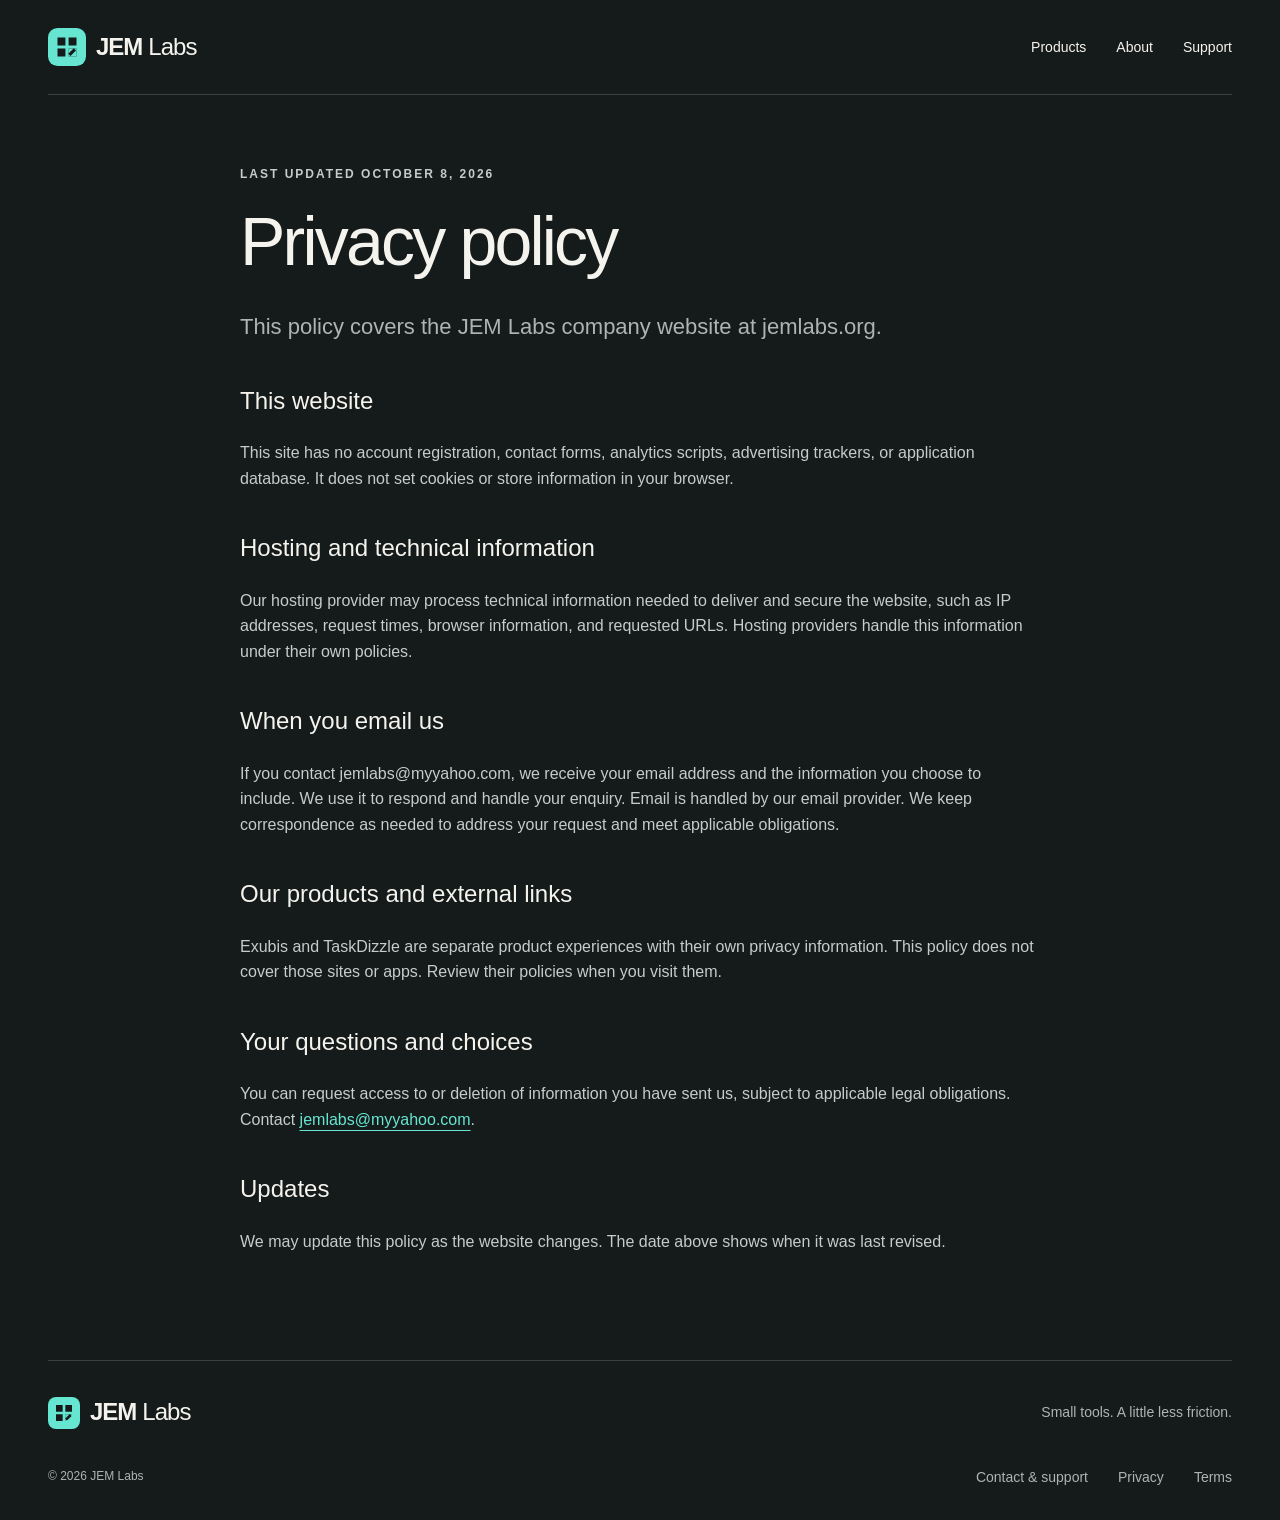
==== privacy.html @ 80b7b5a2 "Build product-first JEM Labs static marketing website" ====
<!doctype html><html lang="en"><head><meta charset="utf-8"><meta name="viewport" content="width=device-width, initial-scale=1"><title>Privacy — JEM Labs</title><meta name="description" content="Privacy information for the JEM Labs company website."><meta name="theme-color" content="#151b1b"><link rel="icon" href="/assets/jem-mark.svg" type="image/svg+xml"><link rel="stylesheet" href="/assets/styles.css"></head><body><a class="skip" href="#main">Skip to content</a><header class="site-header wrap"><a class="brand" href="/" aria-label="JEM Labs home"><img src="/assets/jem-mark.svg" width="38" height="38" alt="">JEM<span>Labs</span></a><nav aria-label="Main navigation"><a href="/#products">Products</a><a href="/#about">About</a><a href="/support.html">Support</a></nav></header><main id="main"><article class="document wrap"><p class="eyebrow">LAST UPDATED OCTOBER 8, 2026</p><h1>Privacy policy</h1><p class="lead">This policy covers the JEM Labs company website at jemlabs.org.</p><h2>This website</h2><p>This site has no account registration, contact forms, analytics scripts, advertising trackers, or application database. It does not set cookies or store information in your browser.</p><h2>Hosting and technical information</h2><p>Our hosting provider may process technical information needed to deliver and secure the website, such as IP addresses, request times, browser information, and requested URLs. Hosting providers handle this information under their own policies.</p><h2>When you email us</h2><p>If you contact jemlabs@myyahoo.com, we receive your email address and the information you choose to include. We use it to respond and handle your enquiry. Email is handled by our email provider. We keep correspondence as needed to address your request and meet applicable obligations.</p><h2>Our products and external links</h2><p>Exubis and TaskDizzle are separate product experiences with their own privacy information. This policy does not cover those sites or apps. Review their policies when you visit them.</p><h2>Your questions and choices</h2><p>You can request access to or deletion of information you have sent us, subject to applicable legal obligations. Contact <a href="mailto:jemlabs@myyahoo.com">jemlabs@myyahoo.com</a>.</p><h2>Updates</h2><p>We may update this policy as the website changes. The date above shows when it was last revised.</p></article></main><footer class="wrap"><div class="footer-top"><a class="brand" href="/"><img src="/assets/jem-mark.svg" width="32" height="32" alt="">JEM<span>Labs</span></a><p>Small tools. A little less friction.</p></div><div class="footer-bottom"><span>© 2026 JEM Labs</span><nav aria-label="Footer navigation"><a href="/support.html">Contact & support</a><a href="/privacy.html">Privacy</a><a href="/terms.html">Terms</a></nav></div></footer></body></html>
---- assets/styles.css ----
:root{--ink:#151b1b;--paper:#f5f3ed;--teal:#66e5d1;--coral:#f4a087;--muted:#abb5b2}*{box-sizing:border-box}html{scroll-behavior:smooth;scroll-padding-top:24px}body{margin:0;background:var(--ink);color:var(--paper);font-family:Arial,Helvetica,sans-serif;font-size:16px;line-height:1.6}a{color:inherit;text-underline-offset:5px}a:focus-visible{outline:3px solid var(--teal);outline-offset:6px}.wrap{width:min(1200px,calc(100% - 96px));margin-inline:auto}.skip{position:absolute;top:-100px;left:16px;padding:10px;background:var(--teal);color:var(--ink);z-index:10}.skip:focus{top:10px}.site-header{display:flex;align-items:center;justify-content:space-between;padding-block:28px;border-bottom:1px solid #38413e}.brand{display:flex;gap:10px;align-items:center;text-decoration:none;font-size:24px;font-weight:700;letter-spacing:-1px}.brand span{font-weight:400;margin-left:-4px}.brand img{display:block}nav{display:flex;gap:30px}nav a{text-decoration:none;font-size:14px}nav a:hover{color:var(--teal)}.hero{padding-block:52px 40px}.eyebrow{font-size:12px;letter-spacing:2px;font-weight:700;color:var(--muted);margin:0 0 20px}h1,h2,h3,p{margin-top:0}h1{font-size:clamp(40px,5.4vw,68px);line-height:1.06;font-weight:500;letter-spacing:-2.8px;margin-bottom:22px}.hero h1 span{color:var(--teal)}.hero>p:last-child{color:var(--muted);font-size:18px;margin-bottom:0}.section-label{display:flex;justify-content:space-between;align-items:center;margin-bottom:18px}.section-label h2{font-size:16px;font-weight:400;margin:0}.section-label>span{font-size:12px;letter-spacing:1.6px;color:var(--muted)}.product-grid{display:grid;grid-template-columns:1fr 1fr;gap:22px}.product{color:var(--ink);padding:32px;border-radius:6px;display:flex;flex-direction:column}.exubis{background:var(--teal)}.taskdizzle{background:var(--paper)}.product-top{display:flex;align-items:center;justify-content:space-between;gap:10px;margin-bottom:30px}.product-symbol{font-size:27px;line-height:1;font-weight:700;background:var(--ink);color:var(--teal);padding:14px;border-radius:14px;letter-spacing:-2px}.taskdizzle .product-symbol{color:var(--coral)}.badge{font-size:12px;letter-spacing:1px}.badge b{background:var(--coral);padding:6px 8px;margin-left:6px;border-radius:4px}h3{font-size:38px;line-height:1.1;letter-spacing:-1.6px;margin-bottom:14px}.positioning{font-size:21px;line-height:1.35;letter-spacing:-.5px;margin-bottom:15px}.description{max-width:440px;margin-bottom:22px;color:#364542}.product-note{font-size:14px;margin-top:auto;margin-bottom:20px}.product-bottom{display:flex;align-items:center;gap:18px;flex-wrap:wrap;border-top:1px solid #151b1b30;padding-top:22px}.product-bottom>span{font-size:12px}.button{display:inline-block;padding:12px 20px;border-radius:4px;text-decoration:none;font-size:14px;font-weight:700;transition:transform .15s,background .15s}.button:hover{transform:translateY(-2px)}.dark{background:var(--ink);color:var(--paper)}.dark:focus-visible{outline-color:var(--ink)}.teal{background:var(--teal);color:var(--ink)}.about{display:grid;grid-template-columns:1fr 1fr;gap:60px;padding-block:90px}.about h2{font-size:38px;font-weight:400;letter-spacing:-1.3px;line-height:1.2}.about-copy>p:first-child{font-size:22px;line-height:1.5}.about-copy>p:nth-child(2){color:var(--muted)}.principles{display:flex;flex-wrap:wrap;gap:10px}.principles span{font-size:12px;padding:6px 10px;border:1px solid #46504c;border-radius:3px}.future{display:flex;gap:28px;border-block:1px solid #38413e;padding-block:34px;align-items:center}.module{width:65px;height:65px;flex-shrink:0;border:1px dashed #667570;display:grid;place-items:center;color:var(--teal);font-size:32px}.future .eyebrow{margin-bottom:9px}.future h2{font-size:26px;font-weight:400;letter-spacing:-.7px;margin-bottom:6px}.future p:last-child{color:var(--muted);margin:0}.contact{padding-block:60px;display:flex;justify-content:space-between;align-items:center;gap:24px}.contact h2{font-size:22px;font-weight:400;margin:0}.contact a{color:var(--teal)}footer{padding-block:32px;border-top:1px solid #38413e}.footer-top,.footer-bottom{display:flex;justify-content:space-between;align-items:center;gap:20px}.footer-top p{color:var(--muted);font-size:14px;margin:0}.footer-bottom{margin-top:34px;color:var(--muted);font-size:12px}.document{max-width:800px;padding-block:70px 90px}.document h1{margin-bottom:32px}.document .lead{font-size:22px;color:var(--muted)}.document h2{font-size:24px;font-weight:400;margin-top:38px}.document p{color:#c4cdca}.document p a{color:var(--teal)}.support-links{display:flex;gap:28px;color:var(--teal)}@media(max-width:800px){.wrap{width:calc(100% - 40px)}.site-header{padding-block:20px}.brand{font-size:21px}nav{gap:18px}.hero{padding-block:40px 32px}h1{letter-spacing:-1.7px}.product-grid{grid-template-columns:1fr}.product{padding:26px}.about{grid-template-columns:1fr;gap:16px;padding-block:60px}.about h2{font-size:32px}.contact{align-items:flex-start;flex-direction:column;padding-block:40px}.footer-top,.footer-bottom{align-items:flex-start;flex-direction:column}.footer-bottom nav{flex-wrap:wrap}.future{gap:18px}.future h2{font-size:23px}.section-label>span{font-size:10px}.document{padding-block:50px}}@media(max-width:380px){.site-header{align-items:flex-start;gap:18px;flex-direction:column}.section-label>span{display:none}.product-bottom{gap:12px}}@media(prefers-reduced-motion:reduce){html{scroll-behavior:auto}.button{transition:none}.button:hover{transform:none}}
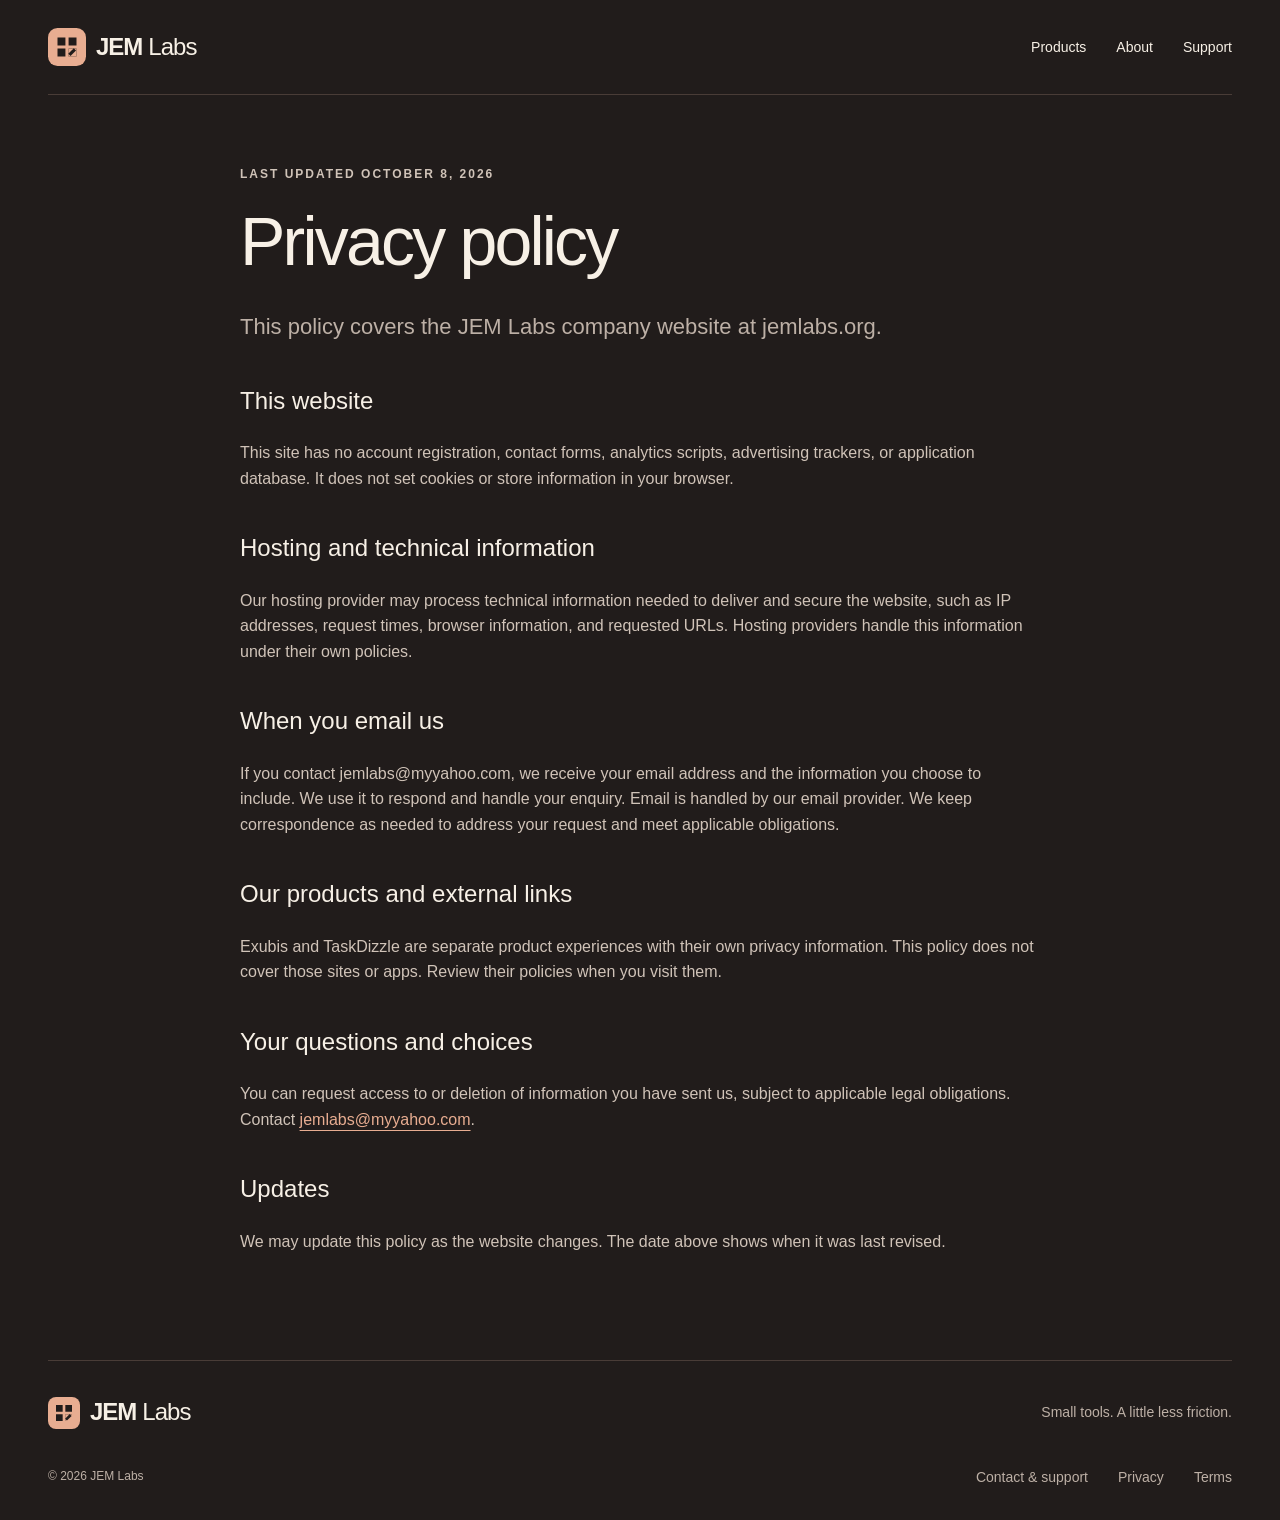
==== commit ae5b8109: "Refine JEM Labs with a warm neutral brand palette" ====
--- a/privacy.html
+++ b/privacy.html
@@ -1 +1 @@
-<!doctype html><html lang="en"><head><meta charset="utf-8"><meta name="viewport" content="width=device-width, initial-scale=1"><title>Privacy — JEM Labs</title><meta name="description" content="Privacy information for the JEM Labs company website."><meta name="theme-color" content="#151b1b"><link rel="icon" href="/assets/jem-mark.svg" type="image/svg+xml"><link rel="stylesheet" href="/assets/styles.css"></head><body><a class="skip" href="#main">Skip to content</a><header class="site-header wrap"><a class="brand" href="/" aria-label="JEM Labs home"><img src="/assets/jem-mark.svg" width="38" height="38" alt="">JEM<span>Labs</span></a><nav aria-label="Main navigation"><a href="/#products">Products</a><a href="/#about">About</a><a href="/support.html">Support</a></nav></header><main id="main"><article class="document wrap"><p class="eyebrow">LAST UPDATED OCTOBER 8, 2026</p><h1>Privacy policy</h1><p class="lead">This policy covers the JEM Labs company website at jemlabs.org.</p><h2>This website</h2><p>This site has no account registration, contact forms, analytics scripts, advertising trackers, or application database. It does not set cookies or store information in your browser.</p><h2>Hosting and technical information</h2><p>Our hosting provider may process technical information needed to deliver and secure the website, such as IP addresses, request times, browser information, and requested URLs. Hosting providers handle this information under their own policies.</p><h2>When you email us</h2><p>If you contact jemlabs@myyahoo.com, we receive your email address and the information you choose to include. We use it to respond and handle your enquiry. Email is handled by our email provider. We keep correspondence as needed to address your request and meet applicable obligations.</p><h2>Our products and external links</h2><p>Exubis and TaskDizzle are separate product experiences with their own privacy information. This policy does not cover those sites or apps. Review their policies when you visit them.</p><h2>Your questions and choices</h2><p>You can request access to or deletion of information you have sent us, subject to applicable legal obligations. Contact <a href="mailto:jemlabs@myyahoo.com">jemlabs@myyahoo.com</a>.</p><h2>Updates</h2><p>We may update this policy as the website changes. The date above shows when it was last revised.</p></article></main><footer class="wrap"><div class="footer-top"><a class="brand" href="/"><img src="/assets/jem-mark.svg" width="32" height="32" alt="">JEM<span>Labs</span></a><p>Small tools. A little less friction.</p></div><div class="footer-bottom"><span>© 2026 JEM Labs</span><nav aria-label="Footer navigation"><a href="/support.html">Contact & support</a><a href="/privacy.html">Privacy</a><a href="/terms.html">Terms</a></nav></div></footer></body></html>+<!doctype html><html lang="en"><head><meta charset="utf-8"><meta name="viewport" content="width=device-width, initial-scale=1"><title>Privacy — JEM Labs</title><meta name="description" content="Privacy information for the JEM Labs company website."><meta name="theme-color" content="#211c1b"><link rel="icon" href="/assets/jem-mark.svg" type="image/svg+xml"><link rel="stylesheet" href="/assets/styles.css"></head><body><a class="skip" href="#main">Skip to content</a><header class="site-header wrap"><a class="brand" href="/" aria-label="JEM Labs home"><img src="/assets/jem-mark.svg" width="38" height="38" alt="">JEM<span>Labs</span></a><nav aria-label="Main navigation"><a href="/#products">Products</a><a href="/#about">About</a><a href="/support.html">Support</a></nav></header><main id="main"><article class="document wrap"><p class="eyebrow">LAST UPDATED OCTOBER 8, 2026</p><h1>Privacy policy</h1><p class="lead">This policy covers the JEM Labs company website at jemlabs.org.</p><h2>This website</h2><p>This site has no account registration, contact forms, analytics scripts, advertising trackers, or application database. It does not set cookies or store information in your browser.</p><h2>Hosting and technical information</h2><p>Our hosting provider may process technical information needed to deliver and secure the website, such as IP addresses, request times, browser information, and requested URLs. Hosting providers handle this information under their own policies.</p><h2>When you email us</h2><p>If you contact jemlabs@myyahoo.com, we receive your email address and the information you choose to include. We use it to respond and handle your enquiry. Email is handled by our email provider. We keep correspondence as needed to address your request and meet applicable obligations.</p><h2>Our products and external links</h2><p>Exubis and TaskDizzle are separate product experiences with their own privacy information. This policy does not cover those sites or apps. Review their policies when you visit them.</p><h2>Your questions and choices</h2><p>You can request access to or deletion of information you have sent us, subject to applicable legal obligations. Contact <a href="mailto:jemlabs@myyahoo.com">jemlabs@myyahoo.com</a>.</p><h2>Updates</h2><p>We may update this policy as the website changes. The date above shows when it was last revised.</p></article></main><footer class="wrap"><div class="footer-top"><a class="brand" href="/"><img src="/assets/jem-mark.svg" width="32" height="32" alt="">JEM<span>Labs</span></a><p>Small tools. A little less friction.</p></div><div class="footer-bottom"><span>© 2026 JEM Labs</span><nav aria-label="Footer navigation"><a href="/support.html">Contact & support</a><a href="/privacy.html">Privacy</a><a href="/terms.html">Terms</a></nav></div></footer></body></html>
--- a/assets/styles.css
+++ b/assets/styles.css
@@ -1,2 +1,4 @@
 
-:root{--ink:#151b1b;--paper:#f5f3ed;--teal:#66e5d1;--coral:#f4a087;--muted:#abb5b2}*{box-sizing:border-box}html{scroll-behavior:smooth;scroll-padding-top:24px}body{margin:0;background:var(--ink);color:var(--paper);font-family:Arial,Helvetica,sans-serif;font-size:16px;line-height:1.6}a{color:inherit;text-underline-offset:5px}a:focus-visible{outline:3px solid var(--teal);outline-offset:6px}.wrap{width:min(1200px,calc(100% - 96px));margin-inline:auto}.skip{position:absolute;top:-100px;left:16px;padding:10px;background:var(--teal);color:var(--ink);z-index:10}.skip:focus{top:10px}.site-header{display:flex;align-items:center;justify-content:space-between;padding-block:28px;border-bottom:1px solid #38413e}.brand{display:flex;gap:10px;align-items:center;text-decoration:none;font-size:24px;font-weight:700;letter-spacing:-1px}.brand span{font-weight:400;margin-left:-4px}.brand img{display:block}nav{display:flex;gap:30px}nav a{text-decoration:none;font-size:14px}nav a:hover{color:var(--teal)}.hero{padding-block:52px 40px}.eyebrow{font-size:12px;letter-spacing:2px;font-weight:700;color:var(--muted);margin:0 0 20px}h1,h2,h3,p{margin-top:0}h1{font-size:clamp(40px,5.4vw,68px);line-height:1.06;font-weight:500;letter-spacing:-2.8px;margin-bottom:22px}.hero h1 span{color:var(--teal)}.hero>p:last-child{color:var(--muted);font-size:18px;margin-bottom:0}.section-label{display:flex;justify-content:space-between;align-items:center;margin-bottom:18px}.section-label h2{font-size:16px;font-weight:400;margin:0}.section-label>span{font-size:12px;letter-spacing:1.6px;color:var(--muted)}.product-grid{display:grid;grid-template-columns:1fr 1fr;gap:22px}.product{color:var(--ink);padding:32px;border-radius:6px;display:flex;flex-direction:column}.exubis{background:var(--teal)}.taskdizzle{background:var(--paper)}.product-top{display:flex;align-items:center;justify-content:space-between;gap:10px;margin-bottom:30px}.product-symbol{font-size:27px;line-height:1;font-weight:700;background:var(--ink);color:var(--teal);padding:14px;border-radius:14px;letter-spacing:-2px}.taskdizzle .product-symbol{color:var(--coral)}.badge{font-size:12px;letter-spacing:1px}.badge b{background:var(--coral);padding:6px 8px;margin-left:6px;border-radius:4px}h3{font-size:38px;line-height:1.1;letter-spacing:-1.6px;margin-bottom:14px}.positioning{font-size:21px;line-height:1.35;letter-spacing:-.5px;margin-bottom:15px}.description{max-width:440px;margin-bottom:22px;color:#364542}.product-note{font-size:14px;margin-top:auto;margin-bottom:20px}.product-bottom{display:flex;align-items:center;gap:18px;flex-wrap:wrap;border-top:1px solid #151b1b30;padding-top:22px}.product-bottom>span{font-size:12px}.button{display:inline-block;padding:12px 20px;border-radius:4px;text-decoration:none;font-size:14px;font-weight:700;transition:transform .15s,background .15s}.button:hover{transform:translateY(-2px)}.dark{background:var(--ink);color:var(--paper)}.dark:focus-visible{outline-color:var(--ink)}.teal{background:var(--teal);color:var(--ink)}.about{display:grid;grid-template-columns:1fr 1fr;gap:60px;padding-block:90px}.about h2{font-size:38px;font-weight:400;letter-spacing:-1.3px;line-height:1.2}.about-copy>p:first-child{font-size:22px;line-height:1.5}.about-copy>p:nth-child(2){color:var(--muted)}.principles{display:flex;flex-wrap:wrap;gap:10px}.principles span{font-size:12px;padding:6px 10px;border:1px solid #46504c;border-radius:3px}.future{display:flex;gap:28px;border-block:1px solid #38413e;padding-block:34px;align-items:center}.module{width:65px;height:65px;flex-shrink:0;border:1px dashed #667570;display:grid;place-items:center;color:var(--teal);font-size:32px}.future .eyebrow{margin-bottom:9px}.future h2{font-size:26px;font-weight:400;letter-spacing:-.7px;margin-bottom:6px}.future p:last-child{color:var(--muted);margin:0}.contact{padding-block:60px;display:flex;justify-content:space-between;align-items:center;gap:24px}.contact h2{font-size:22px;font-weight:400;margin:0}.contact a{color:var(--teal)}footer{padding-block:32px;border-top:1px solid #38413e}.footer-top,.footer-bottom{display:flex;justify-content:space-between;align-items:center;gap:20px}.footer-top p{color:var(--muted);font-size:14px;margin:0}.footer-bottom{margin-top:34px;color:var(--muted);font-size:12px}.document{max-width:800px;padding-block:70px 90px}.document h1{margin-bottom:32px}.document .lead{font-size:22px;color:var(--muted)}.document h2{font-size:24px;font-weight:400;margin-top:38px}.document p{color:#c4cdca}.document p a{color:var(--teal)}.support-links{display:flex;gap:28px;color:var(--teal)}@media(max-width:800px){.wrap{width:calc(100% - 40px)}.site-header{padding-block:20px}.brand{font-size:21px}nav{gap:18px}.hero{padding-block:40px 32px}h1{letter-spacing:-1.7px}.product-grid{grid-template-columns:1fr}.product{padding:26px}.about{grid-template-columns:1fr;gap:16px;padding-block:60px}.about h2{font-size:32px}.contact{align-items:flex-start;flex-direction:column;padding-block:40px}.footer-top,.footer-bottom{align-items:flex-start;flex-direction:column}.footer-bottom nav{flex-wrap:wrap}.future{gap:18px}.future h2{font-size:23px}.section-label>span{font-size:10px}.document{padding-block:50px}}@media(max-width:380px){.site-header{align-items:flex-start;gap:18px;flex-direction:column}.section-label>span{display:none}.product-bottom{gap:12px}}@media(prefers-reduced-motion:reduce){html{scroll-behavior:auto}.button{transition:none}.button:hover{transform:none}}
+:root{--ink:#211c1b;--paper:#f7f0e6;--accent:#e8ad91;--orange:#b64a2a;--wine:#641e35;--sand:#eee2d2;--muted:#bdb0a6;--line:#493c37}*{box-sizing:border-box}html{scroll-behavior:smooth;scroll-padding-top:24px}body{margin:0;background:var(--ink);color:var(--paper);font-family:Arial,Helvetica,sans-serif;font-size:1.0rem;line-height:1.6}a{color:inherit;text-underline-offset:5px}a:focus-visible{outline:3px solid var(--accent);outline-offset:6px}.wrap{width:min(1200px,calc(100% - 96px));margin-inline:auto}.skip{position:absolute;top:-100px;left:16px;padding:10px;background:var(--accent);color:var(--ink);z-index:10}.skip:focus{top:10px}.site-header{display:flex;align-items:center;justify-content:space-between;padding-block:28px;border-bottom:1px solid var(--line)}.brand{display:flex;gap:10px;align-items:center;text-decoration:none;font-size:1.5rem;font-weight:700;letter-spacing:-1px}.brand span{font-weight:400;margin-left:-4px}.brand img{display:block}nav{display:flex;gap:30px}nav a{text-decoration:none;font-size:0.875rem}nav a:hover{color:var(--accent)}.hero{padding-block:52px 40px}.eyebrow{font-size:0.75rem;letter-spacing:2px;font-weight:700;color:var(--muted);margin:0 0 20px}h1,h2,h3,p{margin-top:0}h1{font-size:clamp(2.5rem,5.4vw,4.25rem);line-height:1.06;font-weight:500;letter-spacing:-2.8px;margin-bottom:22px}.hero h1 span{color:var(--accent)}.hero>p:last-child{color:var(--muted);font-size:1.125rem;margin-bottom:0}.section-label{display:flex;justify-content:space-between;align-items:center;margin-bottom:18px}.section-label h2{font-size:1.0rem;font-weight:400;margin:0}.section-label>span{font-size:0.75rem;letter-spacing:1.6px;color:var(--muted)}.product-grid{display:grid;grid-template-columns:1fr 1fr;gap:22px}.product{box-shadow:0 12px 32px #0000001f;color:var(--ink);padding:32px;border-radius:6px;display:flex;flex-direction:column}.exubis{background:var(--sand)}.taskdizzle{background:var(--paper)}.product-top{display:flex;align-items:center;justify-content:space-between;gap:10px;margin-bottom:30px}.product-symbol{font-size:1.6875rem;line-height:1;font-weight:700;background:var(--ink);color:var(--accent);padding:14px;border-radius:14px;letter-spacing:-2px}.taskdizzle .product-symbol{color:var(--accent)}.badge{font-size:0.75rem;letter-spacing:1px}.badge b{background:var(--accent);padding:6px 8px;margin-left:6px;border-radius:4px}h3{font-size:2.375rem;line-height:1.1;letter-spacing:-1.6px;margin-bottom:14px}.positioning{font-size:1.3125rem;line-height:1.35;letter-spacing:-.5px;margin-bottom:15px}.description{max-width:440px;margin-bottom:22px;color:#594a43}.product-note{font-size:0.875rem;margin-top:auto;margin-bottom:20px}.product-bottom{display:flex;align-items:center;gap:18px;flex-wrap:wrap;border-top:1px solid #211c1b30;padding-top:22px}.product-bottom>span{font-size:0.875rem}.button{display:inline-block;padding:12px 20px;border-radius:4px;text-decoration:none;font-size:0.875rem;font-weight:700;transition:transform .15s,background .15s}.button:hover{transform:translateY(-2px)}.dark{background:var(--ink);color:var(--paper)}.exubis .dark{background:var(--wine)}.taskdizzle .dark{background:var(--orange)}.exubis .dark:hover{background:#51172a}.taskdizzle .dark:hover{background:#9a3d22}.dark:focus-visible{outline-color:var(--ink)}.teal{background:var(--accent);color:var(--ink)}.about{display:grid;grid-template-columns:1fr 1fr;gap:60px;padding-block:90px}.about h2{font-size:2.375rem;font-weight:400;letter-spacing:-1.3px;line-height:1.2}.about-copy>p:first-child{font-size:1.375rem;line-height:1.5}.about-copy>p:nth-child(2){color:var(--muted)}.principles{display:flex;flex-wrap:wrap;gap:10px}.principles span{font-size:0.75rem;padding:6px 10px;border:1px solid var(--line);border-radius:3px}.future{display:flex;gap:28px;border-block:1px solid var(--line);padding-block:34px;align-items:center}.module{width:65px;height:65px;flex-shrink:0;border:1px dashed #8d7365;display:grid;place-items:center;color:var(--accent);font-size:2.0rem}.future .eyebrow{margin-bottom:9px}.future h2{font-size:1.625rem;font-weight:400;letter-spacing:-.7px;margin-bottom:6px}.future p:last-child{color:var(--muted);margin:0}.contact{padding-block:60px;display:flex;justify-content:space-between;align-items:center;gap:24px}.contact h2{font-size:1.375rem;font-weight:400;margin:0}.contact a{color:var(--accent)}footer{padding-block:32px;border-top:1px solid var(--line)}.footer-top,.footer-bottom{display:flex;justify-content:space-between;align-items:center;gap:20px}.footer-top p{color:var(--muted);font-size:0.875rem;margin:0}.footer-bottom{margin-top:34px;color:var(--muted);font-size:0.75rem}.document{max-width:800px;padding-block:70px 90px}.document h1{margin-bottom:32px}.document .lead{font-size:1.375rem;color:var(--muted)}.document h2{font-size:1.5rem;font-weight:400;margin-top:38px}.document p{color:#d0c3b8}.document p a{color:var(--accent)}.support-links{display:flex;gap:28px;color:var(--accent)}@media(max-width:800px){.wrap{width:calc(100% - 40px)}.site-header{padding-block:20px}.brand{font-size:1.3125rem}nav{gap:18px}.hero{padding-block:40px 32px}h1{letter-spacing:-1.7px}.product-grid{grid-template-columns:1fr}.product{padding:26px}.about{grid-template-columns:1fr;gap:16px;padding-block:60px}.about h2{font-size:2.0rem}.contact{align-items:flex-start;flex-direction:column;padding-block:40px}.footer-top,.footer-bottom{align-items:flex-start;flex-direction:column}.footer-bottom nav{flex-wrap:wrap}.future{gap:18px}.future h2{font-size:1.4375rem}.section-label>span{font-size:0.75rem}.document{padding-block:50px}}@media(max-width:380px){.site-header{align-items:flex-start;gap:18px;flex-direction:column}.section-label>span{display:none}.product-bottom{gap:12px}}@media(prefers-reduced-motion:reduce){html{scroll-behavior:auto}.button{transition:none}.button:hover{transform:none}}
+/* Let enlarged text wrap without widening the page. */
+nav{flex-wrap:wrap}.product-grid{grid-template-columns:repeat(2,minmax(0,1fr))}.product{min-width:0}.product-top{flex-wrap:wrap}h1,h2,h3,.contact a,.document a{overflow-wrap:anywhere}.button,.store-pending{max-width:100%;overflow-wrap:anywhere}.future>div{min-width:0}@media(max-width:800px){.product-grid{grid-template-columns:minmax(0,1fr)}}
